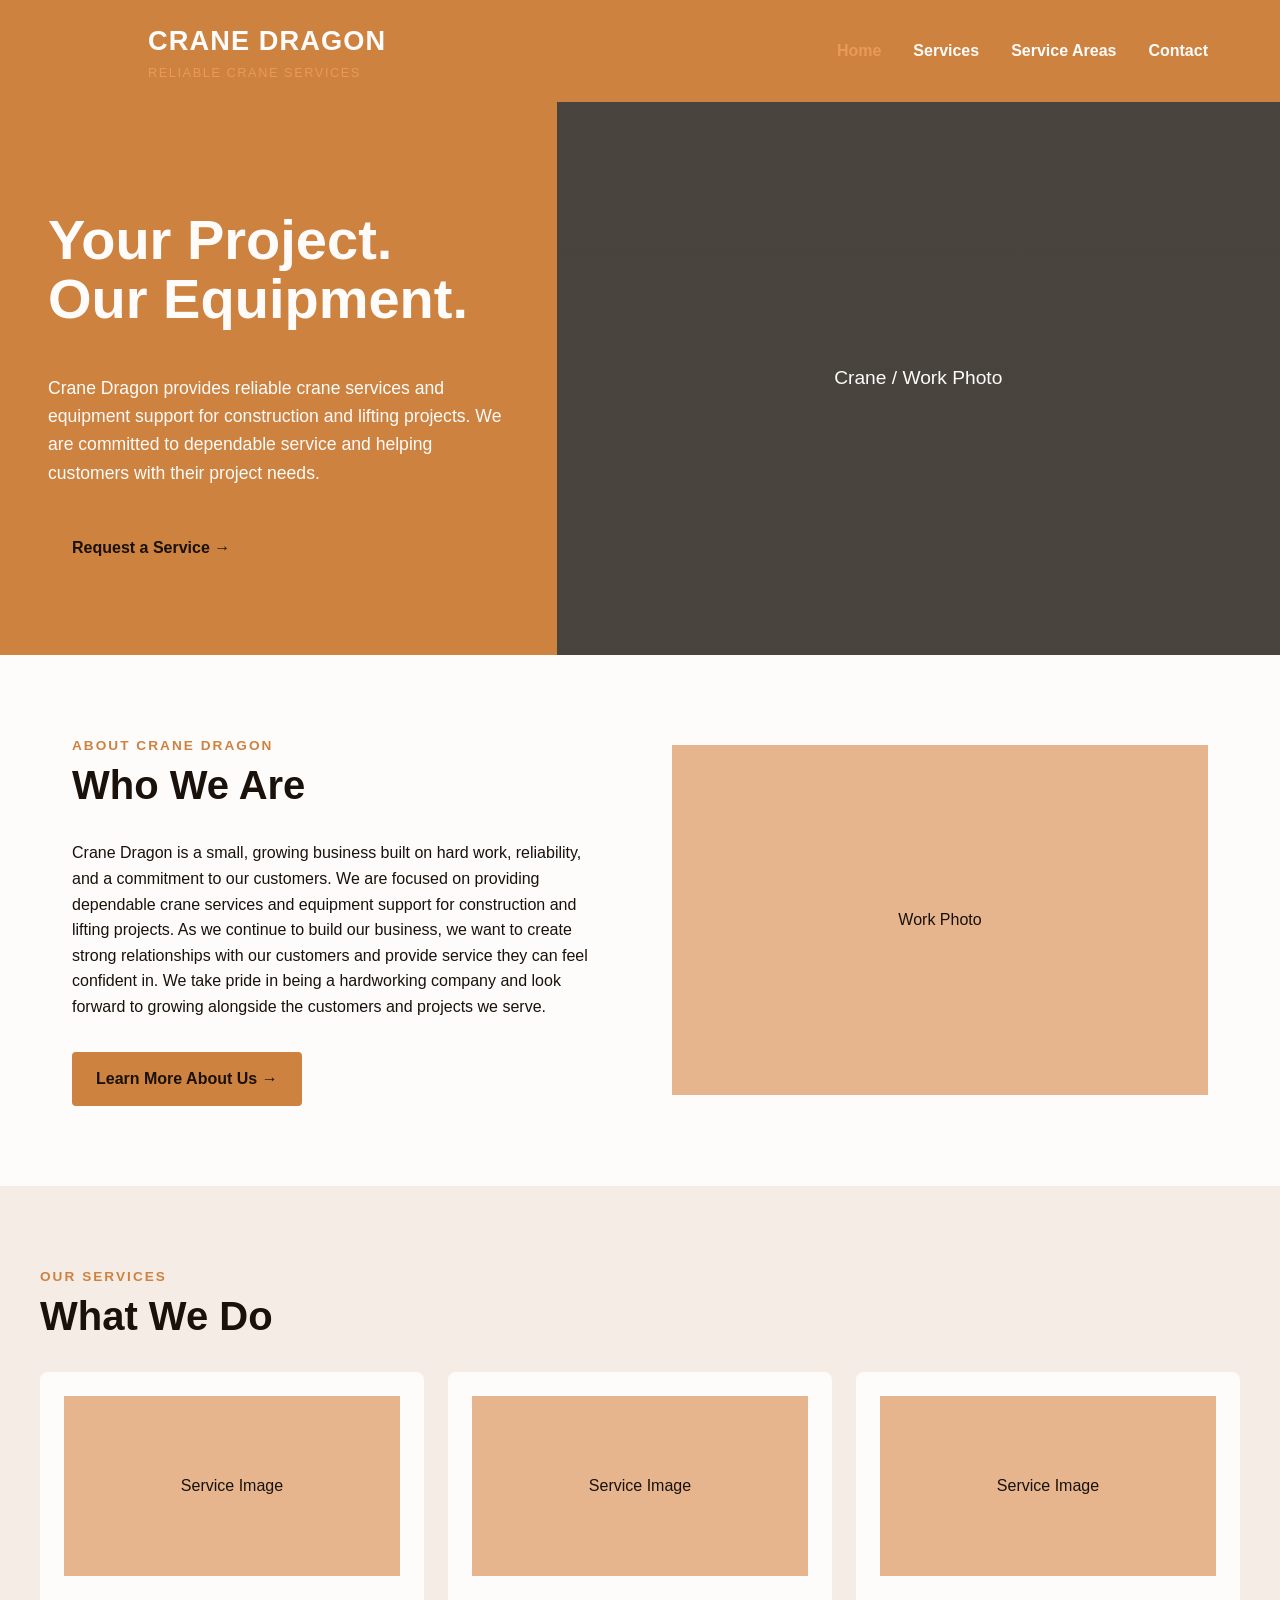
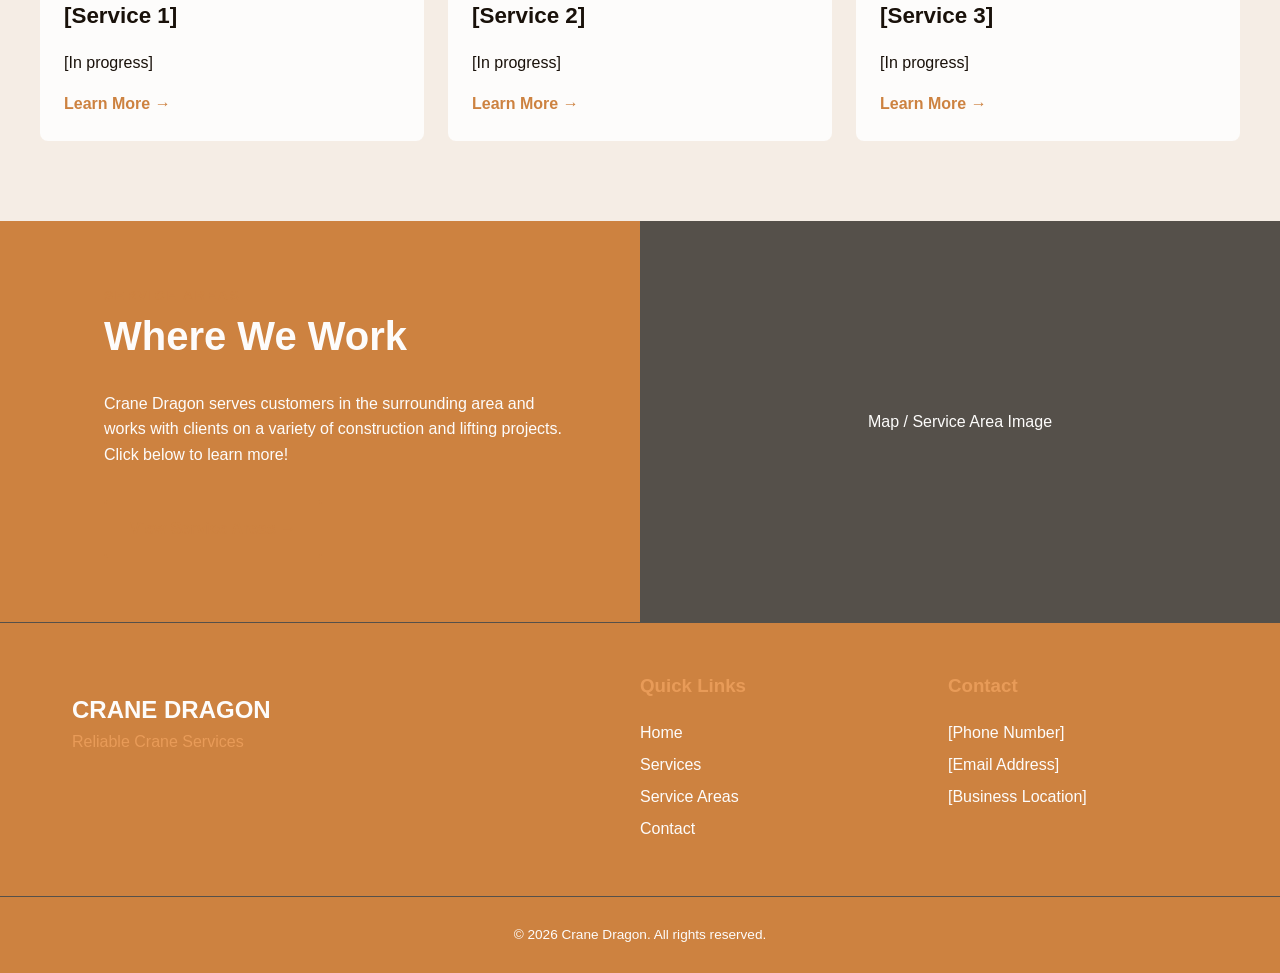
==== index.html @ a90b449e "Update and rename Craneindex.html to index.html" ====
<!DOCTYPE html> 

<html lang="en"> 

<head> 

    <meta charset="UTF-8"> 

    <meta name="viewport" content="width=device-width, initial-scale=1.0"> 

    <title>Crane Dragon | Reliable Crane Services</title> 

    <link rel="stylesheet" href="style.css"> 

</head> 

<body> 

  

    <header> 

        <div class="header-container"> 

  

            <a href="index.html" class="logo"> 

                <div class="logo-placeholder">LOGO</div> 

                <div> 

                    <h1>Crane Dragon</h1> 

                    <p>Reliable Crane Services</p> 

                </div> 

            </a> 

  

            <nav> 

                <ul> 

                    <li><a href="index.html" class="active">Home</a></li> 

                    <li><a href="services.html">Services</a></li> 

                    <li><a href="areas.html">Service Areas</a></li> 

                    <li><a href="contact.html">Contact</a></li> 

                </ul> 

            </nav> 

  

        </div> 

    </header> 


    <main> 


        <!-- Hero Section --> 

        <section class="hero"> 

  

            <div class="hero-content"> 

                <p class="eyebrow">CRANE DRAGON</p> 

  

                <h2>Your Project.<br>Our Equipment.</h2> 

  

                <p class="hero-text"> 

                    Crane Dragon provides reliable crane services and equipment support
                    for construction and lifting projects. We are committed to dependable
                    service and helping customers with their project needs.
                </p> 

  

                <a href="contact.html" class="button"> 

                    Request a Service → 

                </a> 

            </div> 

  

            <div class="hero-image"> 

                <span>Crane / Work Photo</span> 

            </div> 

  

        </section> 

        <!-- About Section --> 

        <section class="about section"> 

  

            <div class="about-content"> 

  

                <p class="eyebrow">ABOUT CRANE DRAGON</p> 

  

                <h2>Who We Are</h2> 

  

                <p> 
                   Crane Dragon is a small, growing business built on hard work, reliability, and a
                   commitment to our customers. We are focused on providing dependable crane
                   services and equipment support for construction and lifting projects. As we
                   continue to build our business, we want to create strong relationships with our
                   customers and provide service they can feel confident in. We take pride in being
                   a hardworking company and look forward to growing alongside the customers
                   and projects we serve.
                </p> 

  

                <a href="contact.html" class="button"> 

                    Learn More About Us → 

                </a> 

  

            </div> 

  

            <div class="image-placeholder"> 

                <span>Work Photo</span> 

            </div> 

  

        </section> 

  

  

        <!-- Services Section --> 

        <section class="services section"> 

  

            <div class="section-heading"> 

                <p class="eyebrow">OUR SERVICES</p> 

                <h2>What We Do</h2> 

            </div> 

  

            <div class="service-cards"> 

  

                <article class="service-card"> 

  

                    <div class="service-image"> 

                        <span>Service Image</span> 

                    </div> 

  

                    <h3>[Service 1]</h3> 

  

                    <p> 

                        [In progress] 

                    </p> 

  

                    <a href="services.html"> 

                        Learn More → 

                    </a> 

  

                </article> 

  

  

                <article class="service-card"> 

  

                    <div class="service-image"> 

                        <span>Service Image</span> 

                    </div> 

  

                    <h3>[Service 2]</h3> 

  

                    <p> 

                        [In progress] 

                    </p> 

  

                    <a href="services.html"> 

                        Learn More → 

                    </a> 

  

                </article> 

  

  

                <article class="service-card"> 

  

                    <div class="service-image"> 

                        <span>Service Image</span> 

                    </div> 

  

                    <h3>[Service 3]</h3> 

  

                    <p> 

                        [In progress] 

                    </p> 

  

                    <a href="services.html"> 

                        Learn More → 

                    </a> 

  

                </article> 

  

            </div> 

  

        </section> 

  

  

        <!-- Service Areas Section --> 

        <section class="service-areas"> 

  

            <div class="areas-content"> 

  

                <p class="eyebrow">SERVICE AREAS</p> 

  

                <h2>Where We Work</h2> 

  

                <p> 
                    Crane Dragon serves customers in the surrounding area and 
                    works with clients on a variety of construction and lifting
                    projects. Click below to learn more!
                </p> 

  

                <a href="areas.html" class="button button-outline"> 

                    View Service Areas → 

                </a> 

  

            </div> 

  

            <div class="areas-image"> 

                <span>Map / Service Area Image</span> 

            </div> 

  

        </section> 

  

    </main> 

  

  

    <footer> 

  

        <div class="footer-container"> 

  

            <div class="footer-brand"> 

                <h2>Crane Dragon</h2> 

                <p>Reliable Crane Services</p> 

            </div> 

  

            <div class="footer-links"> 

                <h3>Quick Links</h3> 

                <a href="index.html">Home</a> 

                <a href="services.html">Services</a> 

                <a href="areas.html">Service Areas</a> 

                <a href="contact.html">Contact</a> 

            </div> 

  

            <div class="footer-contact"> 

                <h3>Contact</h3> 

                <p>[Phone Number]</p> 

                <p>[Email Address]</p> 

                <p>[Business Location]</p> 

            </div> 

  

        </div> 

  

        <div class="copyright"> 

            <p>&copy; 2026 Crane Dragon. All rights reserved.</p> 

        </div> 

  

    </footer> 

  

</body> 

</html>
---- style.css ----
/* ---------- General Styles ---------- */

* {
    box-sizing: border-box;
}

body {
    margin: 0;
    background-color: #FDFCFB;
    color: #19110A;
    font-family: Arial, Helvetica, sans-serif;
    line-height: 1.6;
}

a {
    color: inherit;
}

img {
    max-width: 100%;
}


/* ---------- Header ---------- */

header {
    background-color: #cd8240;
    color: #FDFCFB;
}

.header-container {
    max-width: 1200px;
    margin: 0 auto;
    padding: 1.2em 2em;
    display: flex;
    align-items: center;
    justify-content: space-between;
    gap: 2em;
}

.logo {
    display: flex;
    align-items: center;
    gap: 1em;
    text-decoration: none;
}

.logo-placeholder {
    width: 60px;
    height: 60px;
    border: 2px solid #CD8240;
    display: flex;
    align-items: center;
    justify-content: center;
    color: #CD8240;
    font-size: 0.7em;
}

.logo h1 {
    margin: 0;
    font-size: 1.7em;
    text-transform: uppercase;
    letter-spacing: 0.04em;
}

.logo p {
    margin: 0;
    color: #E89B58;
    font-size: 0.8em;
    letter-spacing: 0.12em;
    text-transform: uppercase;
}

nav ul {
    list-style-type: none;
    margin: 0;
    padding: 0;
    display: flex;
    gap: 2em;
}

nav a {
    color: #FDFCFB;
    text-decoration: none;
    font-weight: bold;
    padding: 0.5em 0;
}

nav a:hover,
nav a.active {
    color: #E89B58;
}


/* ---------- Hero ---------- */

.hero {
    min-height: 520px;
    display: grid;
    grid-template-columns: 1fr 1.3fr;
    background-color: #cd8240;
    color: #FDFCFB;
}

.hero-content {
    padding: 5em 3em;
    display: flex;
    flex-direction: column;
    justify-content: center;
}

.eyebrow {
    margin: 0 0 0.5em;
    color: #CD8240;
    font-weight: bold;
    letter-spacing: 0.15em;
    font-size: 0.85em;
}

.hero h2 {
    margin: 0 0 0.5em;
    font-size: 3.5em;
    line-height: 1.05;
}

.hero-text {
    max-width: 30em;
    font-size: 1.1em;
    color: #FDFCFB;
}

.button {
    display: inline-block;
    width: fit-content;
    margin-top: 1em;
    padding: 0.9em 1.5em;
    background-color: #CD8240;
    color: #19110A;
    text-decoration: none;
    font-weight: bold;
    border-radius: 4px;
}

.button:hover {
    background-color: #E89B58;
}

.hero-image {
    min-height: 520px;
    background-color: #55504A;
    background-image: linear-gradient(
        rgba(25, 17, 10, 0.2),
        rgba(25, 17, 10, 0.2)
    );
    display: flex;
    align-items: center;
    justify-content: center;
    color: #FDFCFB;
    font-size: 1.2em;
}


/* ---------- Sections ---------- */

.section {
    max-width: 1200px;
    margin: 0 auto;
    padding: 5em 2em;
}


/* ---------- About ---------- */

.about {
    display: grid;
    grid-template-columns: 1fr 1fr;
    gap: 4em;
    align-items: center;
}

.about h2,
.services h2,
.service-areas h2 {
    margin-top: 0;
    font-size: 2.5em;
    line-height: 1.1;
}

.about-content p:not(.eyebrow) {
    max-width: 35em;
}

.image-placeholder {
    min-height: 350px;
    background-color: #E6B58E;
    display: flex;
    align-items: center;
    justify-content: center;
    color: #19110A;
}


/* ---------- Services ---------- */

.services {
    max-width: none;
    background-color: #F5EDE5;
    padding-left: max(2em, calc((100% - 1200px) / 2));
    padding-right: max(2em, calc((100% - 1200px) / 2));
}

.section-heading {
    margin-bottom: 2em;
}

.service-cards {
    display: grid;
    grid-template-columns: repeat(3, 1fr);
    gap: 1.5em;
}

.service-card {
    background-color: #FDFCFB;
    padding: 1.5em;
    border-radius: 8px;
}

.service-image {
    height: 180px;
    background-color: #E6B58E;
    display: flex;
    align-items: center;
    justify-content: center;
    margin-bottom: 1em;
}

.service-card h3 {
    margin-bottom: 0.5em;
    font-size: 1.4em;
}

.service-card a {
    color: #CD8240;
    font-weight: bold;
    text-decoration: none;
}

.service-card a:hover {
    color: #19110A;
}


/* ---------- Service Areas ---------- */

.service-areas {
    display: grid;
    grid-template-columns: 1fr 1fr;
    min-height: 350px;
    background-color: #cd8240;
    color: #FDFCFB;
}

.areas-content {
    max-width: 600px;
    padding: 4em;
    margin-left: auto;
}

.areas-image {
    background-color: #55504A;
    display: flex;
    align-items: center;
    justify-content: center;
    color: #FDFCFB;
}

.button-outline {
    background-color: transparent;
    border: 2px solid #CD8240;
    color: #CD8240;
}

.button-outline:hover {
    background-color: #CD8240;
    color: #19110A;
}

/* ---------- Footer ---------- */

footer {
    background-color: #cd8240;
    color: #FDFCFB;
    border-top: 1px solid #55504A;
}

.footer-container {
    max-width: 1200px;
    margin: 0 auto;
    padding: 3em 2em;
    display: grid;
    grid-template-columns: 2fr 1fr 1fr;
    gap: 3em;
}

.footer-brand h2 {
    margin-bottom: 0;
    text-transform: uppercase;
}

.footer-brand p {
    color: #E89B58;
    margin-top: 0;
}

.footer-container h3 {
    color: #E89B58;
    margin-top: 0;
}

.footer-links,
.footer-contact {
    display: flex;
    flex-direction: column;
}

.footer-links a {
    text-decoration: none;
    margin-bottom: 0.4em;
}

.footer-links a:hover {
    color: #E89B58;
}

.footer-contact p {
    margin: 0 0 0.4em;
}

.copyright {
    text-align: center;
    border-top: 1px solid #55504A;
    padding: 1em;
    font-size: 0.85em;
}


/* ---------- Smaller Screens ---------- */

@media (max-width: 800px) {

    .header-container {
        flex-direction: column;
    }

    nav ul {
        gap: 1em;
        flex-wrap: wrap;
        justify-content: center;
    }

    .hero {
        grid-template-columns: 1fr;
    }

    .hero-image {
        min-height: 350px;
    }

    .hero h2 {
        font-size: 2.8em;
    }

    .about {
        grid-template-columns: 1fr;
    }

    .service-cards {
        grid-template-columns: 1fr;
    }

    .service-areas {
        grid-template-columns: 1fr;
    }

    .areas-content {
        margin: 0;
    }

    .areas-image {
        min-height: 300px;
    }

    .footer-container {
        grid-template-columns: 1fr;
    }
}


@media (max-width: 500px) {

    .hero-content {
        padding: 3em 1.5em;
    }

    .hero h2 {
        font-size: 2.3em;
    }

    .section {
        padding: 3em 1.5em;
    }

    .areas-content {
        padding: 3em 1.5em;
    }

    .logo h1 {
        font-size: 1.4em;
    }
}
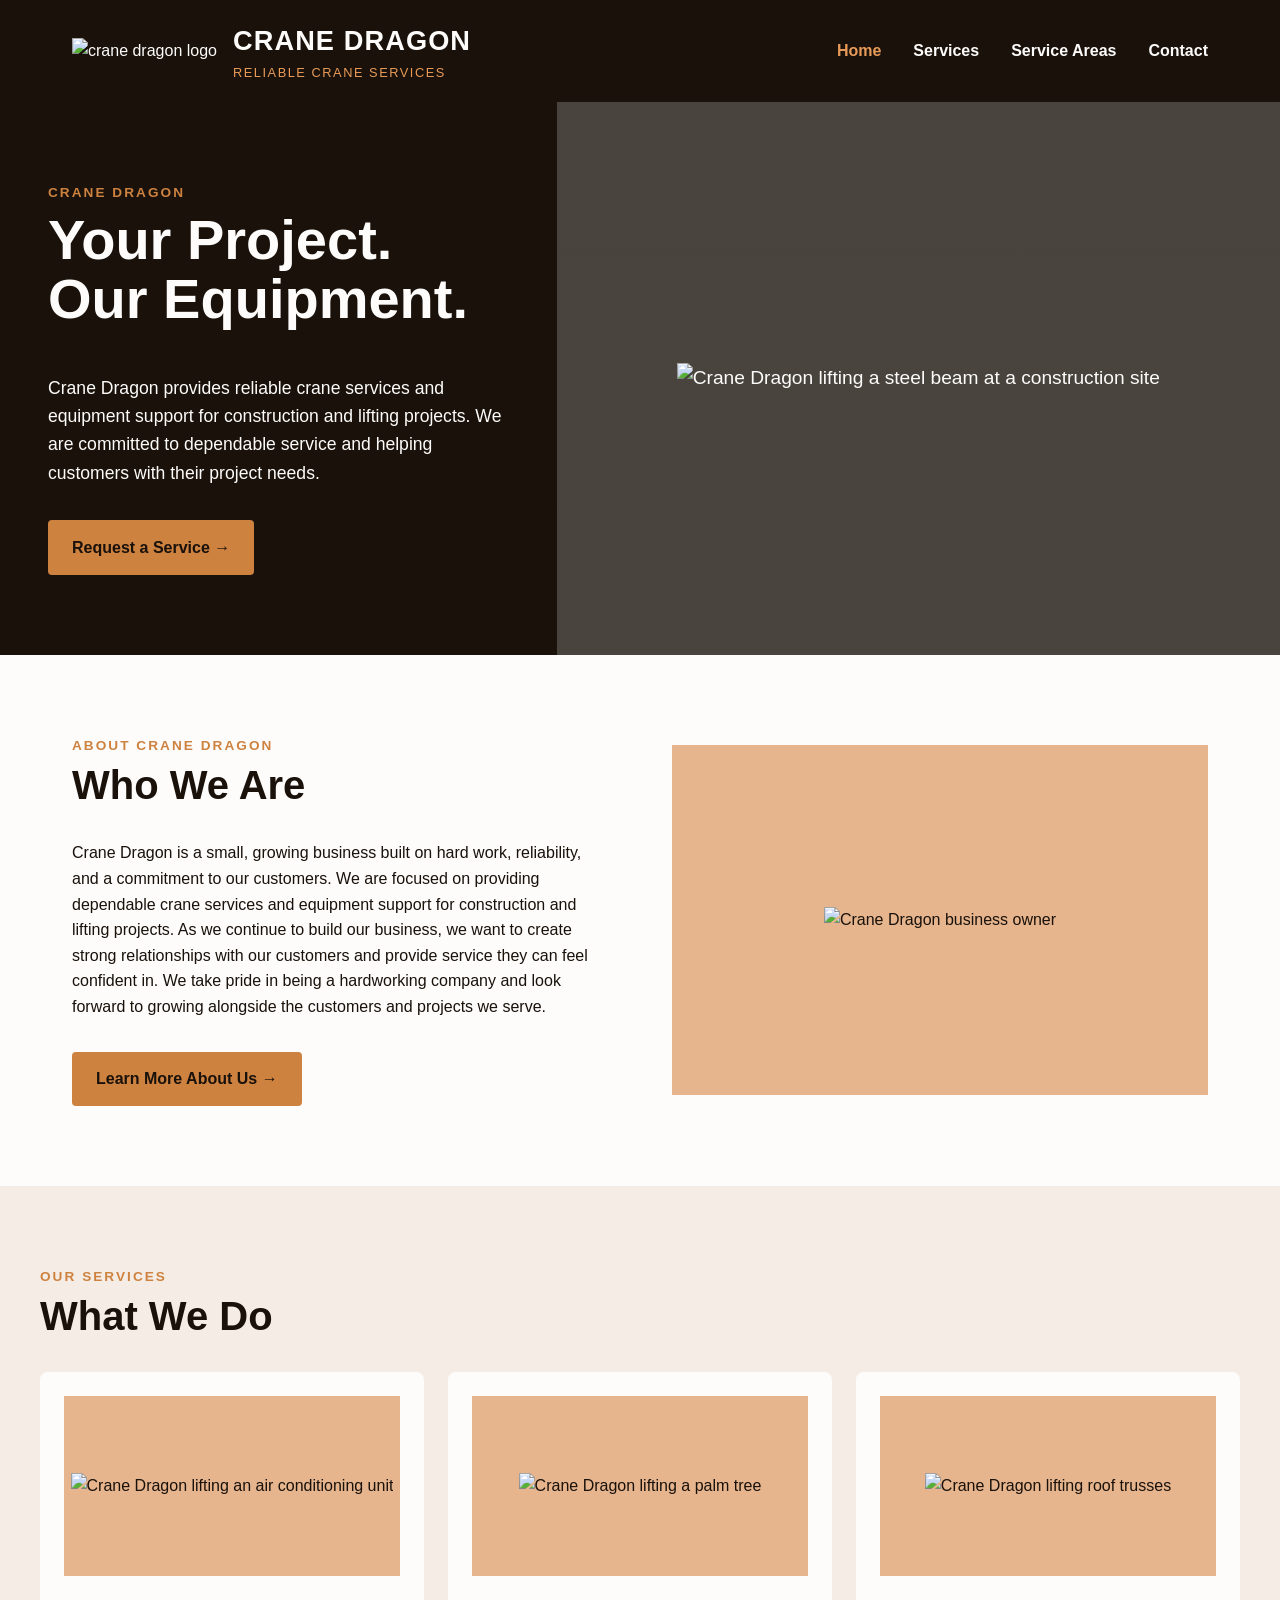
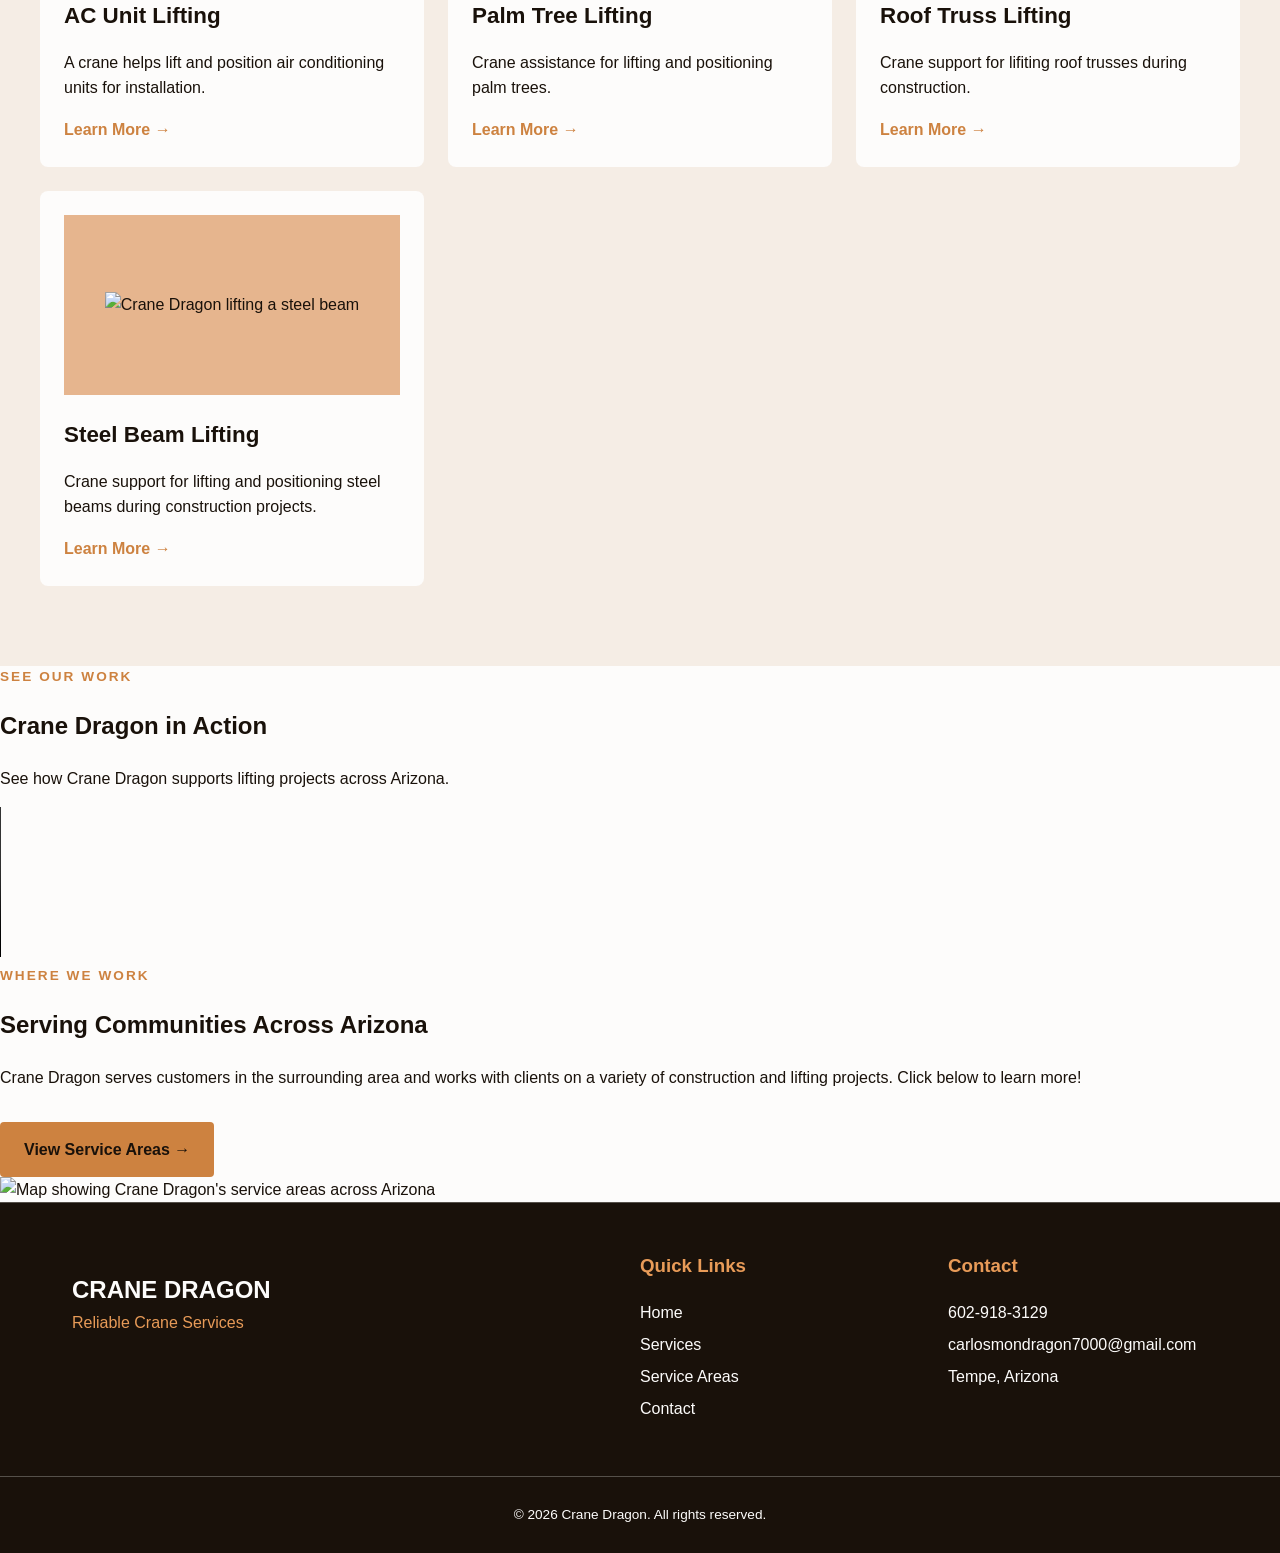
==== commit 1f3326ba: "Update images and service descriptions in index.html" ====
--- a/index.html
+++ b/index.html
@@ -26,7 +26,9 @@
 
             <a href="index.html" class="logo"> 
 
-                <div class="logo-placeholder">LOGO</div> 
+                <img src="images/crane-dragon-logo.jpg"
+                    alt="crane dragon logo"
+                    class="site-logo"> 
 
                 <div> 
 
@@ -101,11 +103,12 @@
 
   
 
-            <div class="hero-image"> 
-
-                <span>Crane / Work Photo</span> 
-
-            </div> 
+            
+            <div class="hero-image">
+                <img src="images/crane-steel-beam.jpg"
+                        alt="Crane Dragon lifting a steel beam at a construction site">
+            </div>
+ 
 
   
 
@@ -153,10 +156,9 @@
 
   
 
-            <div class="image-placeholder"> 
-
-                <span>Work Photo</span> 
-
+            <div class="image-placeholder">
+                <img src="images/crane-dragon-owner.jpg"
+                    alt="Crane Dragon business owner">
             </div> 
 
   
@@ -191,21 +193,21 @@
 
   
 
-                    <div class="service-image"> 
-
-                        <span>Service Image</span> 
-
+                    <div class="service-image">
+                        <img src="images/ac-unit-lifting.jpg"
+                            alt="Crane Dragon lifting an air conditioning unit">
                     </div> 
 
   
 
-                    <h3>[Service 1]</h3> 
+                    <h3>AC Unit Lifting</h3>
 
   
 
                     <p> 
 
-                        [In progress] 
+                        A crane helps lift and position air 
+                        conditioning units for installation. 
 
                     </p> 
 
@@ -229,21 +231,20 @@
 
   
 
-                    <div class="service-image"> 
-
-                        <span>Service Image</span> 
-
-                    </div> 
-
-  
-
-                    <h3>[Service 2]</h3> 
+                    <div class="service-image">
+                        <img src="images/palm-tree-lifting.jpg"
+                            alt="Crane Dragon lifting a palm tree">
+                        </div> 
+
+  
+
+                    <h3>Palm Tree Lifting</h3> 
 
   
 
                     <p> 
 
-                        [In progress] 
+                        Crane assistance for lifting and positioning palm trees.
 
                     </p> 
 
@@ -267,23 +268,23 @@
 
   
 
-                    <div class="service-image"> 
-
-                        <span>Service Image</span> 
-
-                    </div> 
-
-  
-
-                    <h3>[Service 3]</h3> 
+                    <div class="service-image">
+                        <img src="images/roof-truss-lifting.jpg"
+                            alt="Crane Dragon lifting roof trusses">
+                    </div>
+
+  
+
+                    <h3>Roof Truss Lifting</h3> 
 
   
 
                     <p> 
 
-                        [In progress] 
-
-                    </p> 
+                        Crane support for lifiting roof trusses during construction. 
+
+                    </p>
+
 
   
 
@@ -297,67 +298,77 @@
 
                 </article> 
 
-  
-
-            </div> 
-
-  
-
-        </section> 
-
-  
-
-  
+
+                <!-- Fourth Service: Steel Beam Lifting -->
+                <article class="service-card">
+
+                    <div class="service-image">
+                        <img src="images/steel-beam-lifting.jpg"
+                            alt="Crane Dragon lifting a steel beam">
+                    </div>
+
+                    <h3>Steel Beam Lifting</h3>
+
+                    <p>
+                        Crane support for lifting and positioning steel beams
+                        during construction projects.
+                    </p>
+
+                    <a href="services.html">
+                        Learn More →
+                    </a>
+
+                </article>
+
+            </div>
+
+        </section>
+  
+
+        <!-- Video Section -->
+
+        <section class="home-video">
+
+            <p class="eyebrow">SEE OUR WORK</p>
+
+            <h2>Crane Dragon in Action</h2>
+
+            <p>
+                See how Crane Dragon supports lifting projects
+                across Arizona.
+            </p>
+
+            <div class="video-container">
+                <video controls preload="metadata">
+                    <source src="videos/crane-video.mp4" type="video/mp4">
+                    Your browser does not support HTML video.
+                </video>
+            </div>
+
+        </section>
+
+
+
 
         <!-- Service Areas Section --> 
-
-        <section class="service-areas"> 
-
-  
-
-            <div class="areas-content"> 
-
-  
-
-                <p class="eyebrow">SERVICE AREAS</p> 
-
-  
-
-                <h2>Where We Work</h2> 
-
-  
-
-                <p> 
-                    Crane Dragon serves customers in the surrounding area and 
-                    works with clients on a variety of construction and lifting
-                    projects. Click below to learn more!
-                </p> 
-
-  
-
-                <a href="areas.html" class="button button-outline"> 
-
-                    View Service Areas → 
-
-                </a> 
-
-  
-
-            </div> 
-
-  
-
-            <div class="areas-image"> 
-
-                <span>Map / Service Area Image</span> 
-
-            </div> 
-
-  
-
-        </section> 
-
-  
+        
+    <section class="home-service-areas">
+        <div class="home-service-areas-text">
+            <p class="eyebrow">WHERE WE WORK</p>
+            <h2>Serving Communities Across Arizona</h2>
+            <p>
+                Crane Dragon serves customers in the surrounding area and works with clients on a variety of construction and lifting projects. Click below to learn more!
+            </p>
+            <a href="areas.html" class="button">View Service Areas →</a>
+        </div>
+
+    <div class="home-service-areas-map">
+        <img
+            src="images/crane-dragon-arizona-map.png"
+            alt="Map showing Crane Dragon's service areas across Arizona">
+    </div>
+    </section>
+ 
 
     </main> 
 
@@ -403,11 +414,11 @@
 
                 <h3>Contact</h3> 
 
-                <p>[Phone Number]</p> 
-
-                <p>[Email Address]</p> 
-
-                <p>[Business Location]</p> 
+                <p>602-918-3129</p> 
+
+                <p>carlosmondragon7000@gmail.com</p> 
+
+                <p>Tempe, Arizona</p> 
 
             </div> 
 
--- a/style.css
+++ b/style.css
@@ -24,7 +24,7 @@
 /* ---------- Header ---------- */
 
 header {
-    background-color: #cd8240;
+    background-color: #19110A;
     color: #FDFCFB;
 }
 
@@ -98,7 +98,7 @@
     min-height: 520px;
     display: grid;
     grid-template-columns: 1fr 1.3fr;
-    background-color: #cd8240;
+    background-color: #19110A;
     color: #FDFCFB;
 }
 
@@ -256,7 +256,7 @@
     display: grid;
     grid-template-columns: 1fr 1fr;
     min-height: 350px;
-    background-color: #cd8240;
+    background-color: #19110A;
     color: #FDFCFB;
 }
 
@@ -285,10 +285,11 @@
     color: #19110A;
 }
 
+
 /* ---------- Footer ---------- */
 
 footer {
-    background-color: #cd8240;
+    background-color: #19110A;
     color: #FDFCFB;
     border-top: 1px solid #55504A;
 }
@@ -417,4 +418,132 @@
     .logo h1 {
         font-size: 1.4em;
     }
-}+}
+/* ---------- Services Page ---------- */
+
+.services-intro {
+    max-width: 1200px;
+    margin: 0 auto;
+    padding: 3em 2em 2em;
+    text-align: center;
+}
+
+.services-intro h2 {
+    margin: 0;
+    font-size: 3em;
+}
+
+
+/* ---------- Service List ---------- */
+
+.service-list {
+    max-width: 1100px;
+    margin: 0 auto;
+    padding: 1em 2em 3em;
+}
+
+.service-item {
+    display: grid;
+    grid-template-columns: 1fr 1fr;
+    gap: 3em;
+    align-items: center;
+    margin-bottom: 3em;
+}
+
+.service-photo {
+    min-height: 280px;
+    background-color: #E6B58E;
+    display: flex;
+    align-items: center;
+    justify-content: center;
+    color: #19110A;
+}
+
+.service-description {
+    max-width: 500px;
+}
+
+.service-description h2 {
+    margin-top: 0;
+    font-size: 2.2em;
+}
+
+.service-description p {
+    line-height: 1.6;
+}
+
+
+/* ---------- Services Contact ---------- */
+
+.services-cta {
+    background-color: #F5EDE5;
+    text-align: center;
+    padding: 4em 2em;
+}
+
+.services-cta h2 {
+    margin-top: 0;
+    font-size: 2.5em;
+}
+
+.services-cta p {
+    max-width: 600px;
+    margin: 0 auto 1.5em;
+}
+/* ---------- Service Areas Page ---------- */
+
+.areas-hero {
+    max-width: 900px;
+    margin: 0 auto;
+    padding: 5em 2em 3em;
+    text-align: center;
+}
+
+.areas-hero h2 {
+    margin: 0 0 0.5em;
+    font-size: 3em;
+}
+
+.areas-hero p:last-child {
+    max-width: 700px;
+    margin: 0 auto;
+    line-height: 1.7;
+}
+
+.areas-content {
+    max-width: 1100px;
+    margin: 0 auto;
+    padding: 3em 2em 5em;
+    display: grid;
+    grid-template-columns: 1fr 1fr;
+    gap: 4em;
+    align-items: center;
+}
+
+.areas-text h2 {
+    font-size: 2.2em;
+    margin-top: 0;
+}
+
+.areas-text p {
+    line-height: 1.7;
+}
+
+.areas-map {
+    min-height: 350px;
+    background-color: #E6B58E;
+    display: flex;
+    align-items: center;
+    justify-content: center;
+    color: #19110A;
+}
+
+@media (max-width: 800px) {
+    .areas-content {
+        grid-template-columns: 1fr;
+    }
+
+    .areas-map {
+        min-height: 250px;
+    }
+}
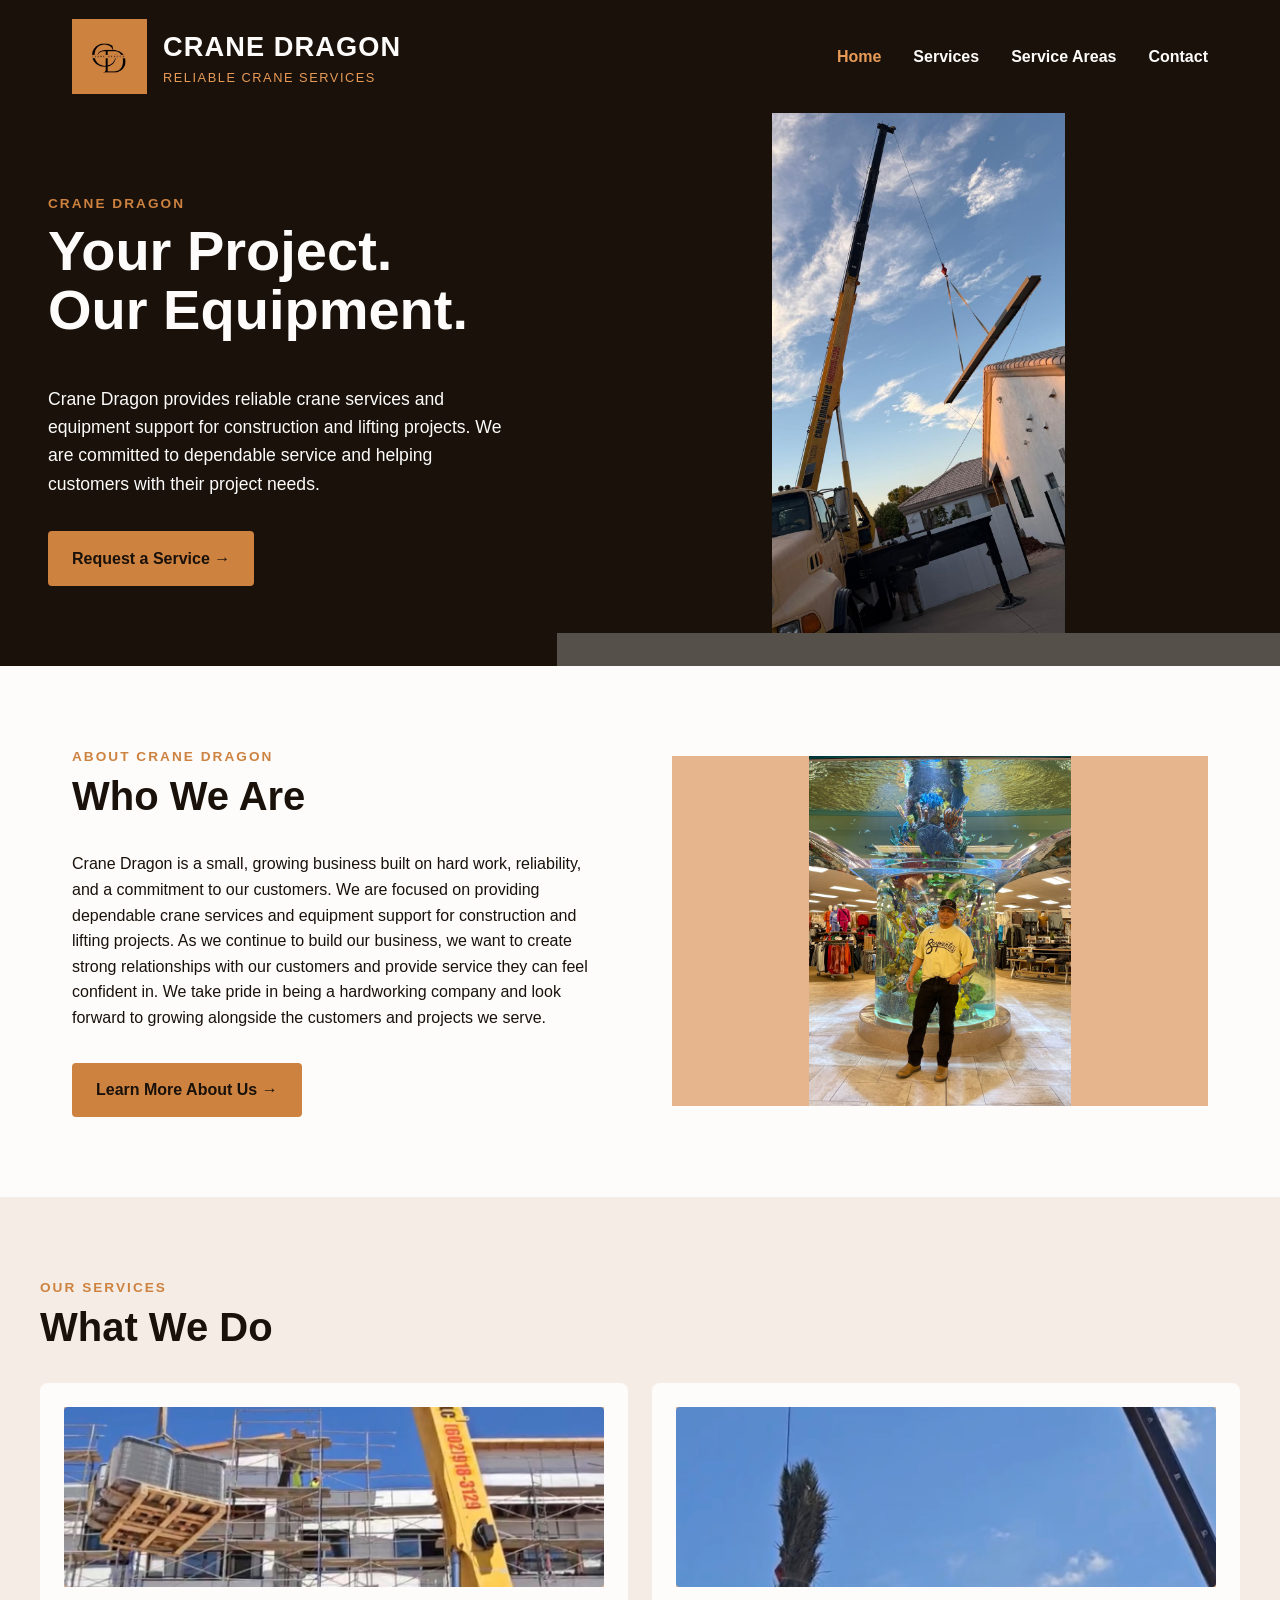
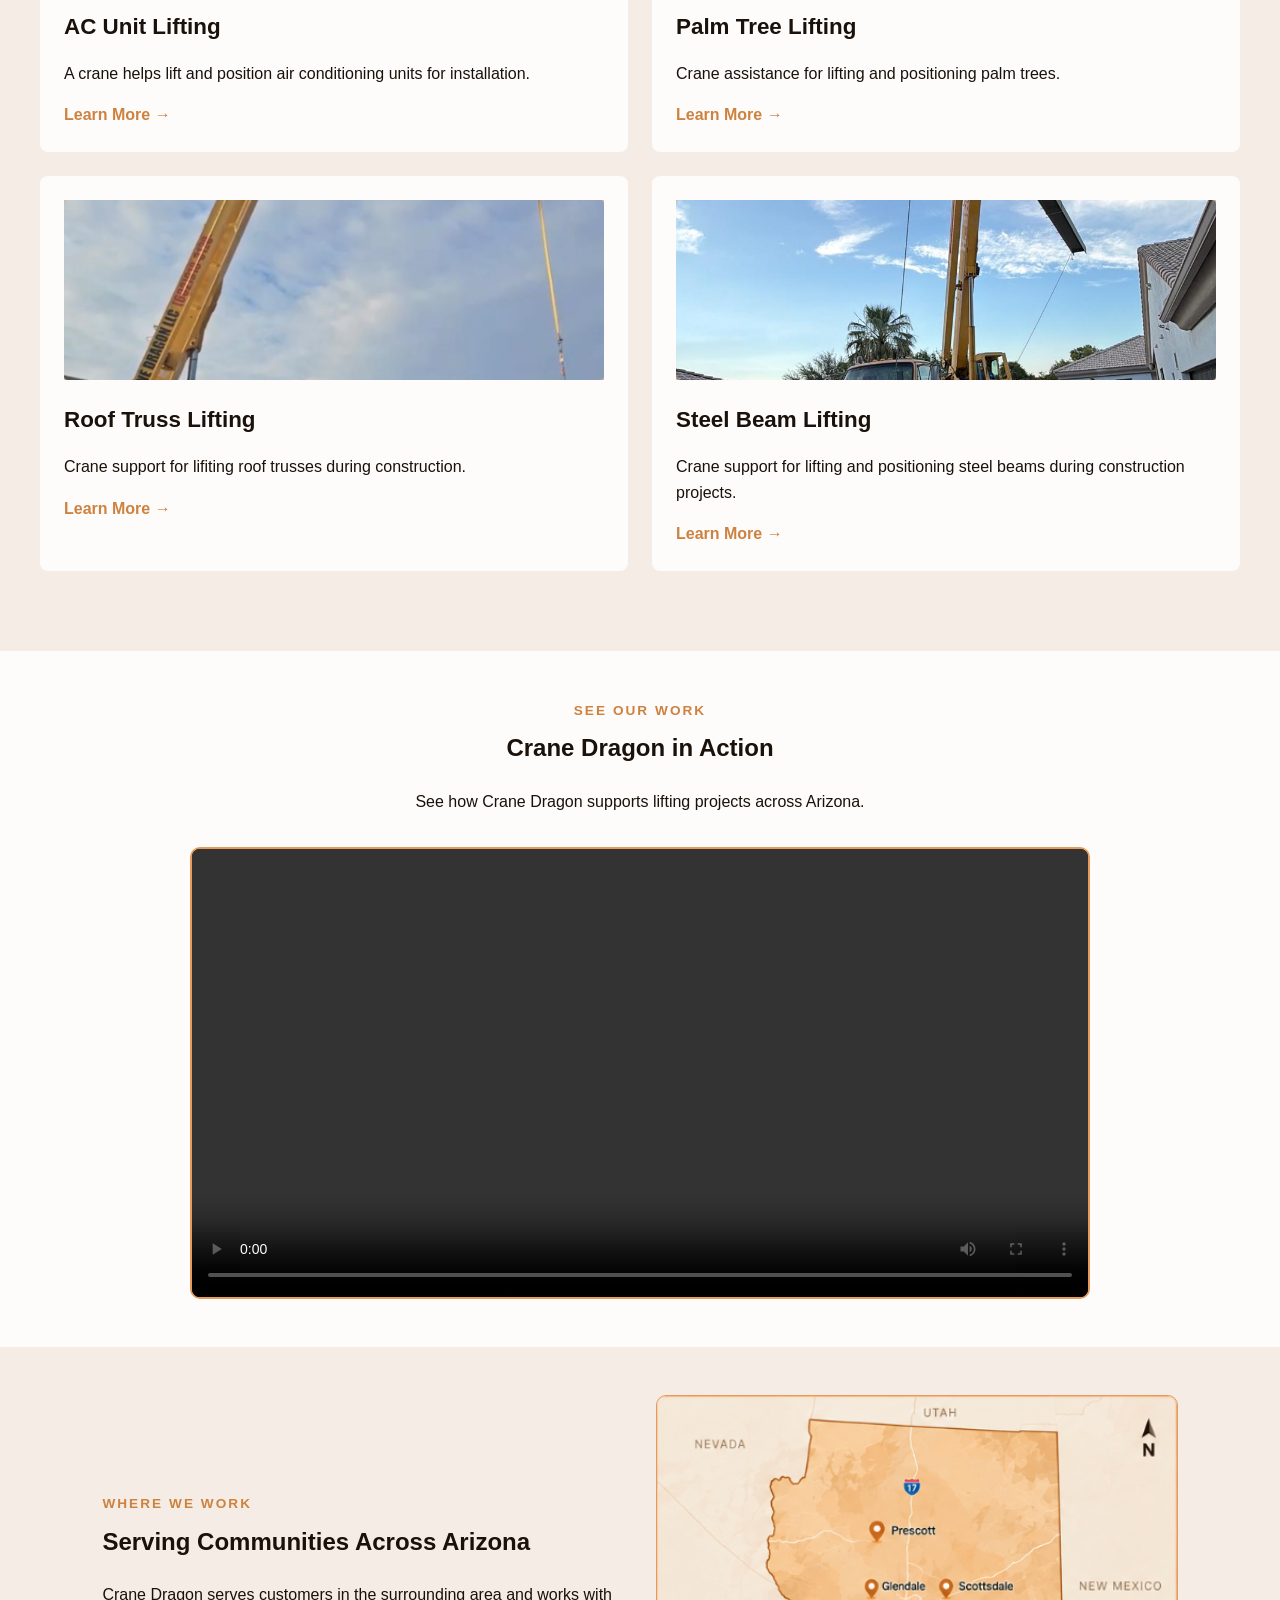
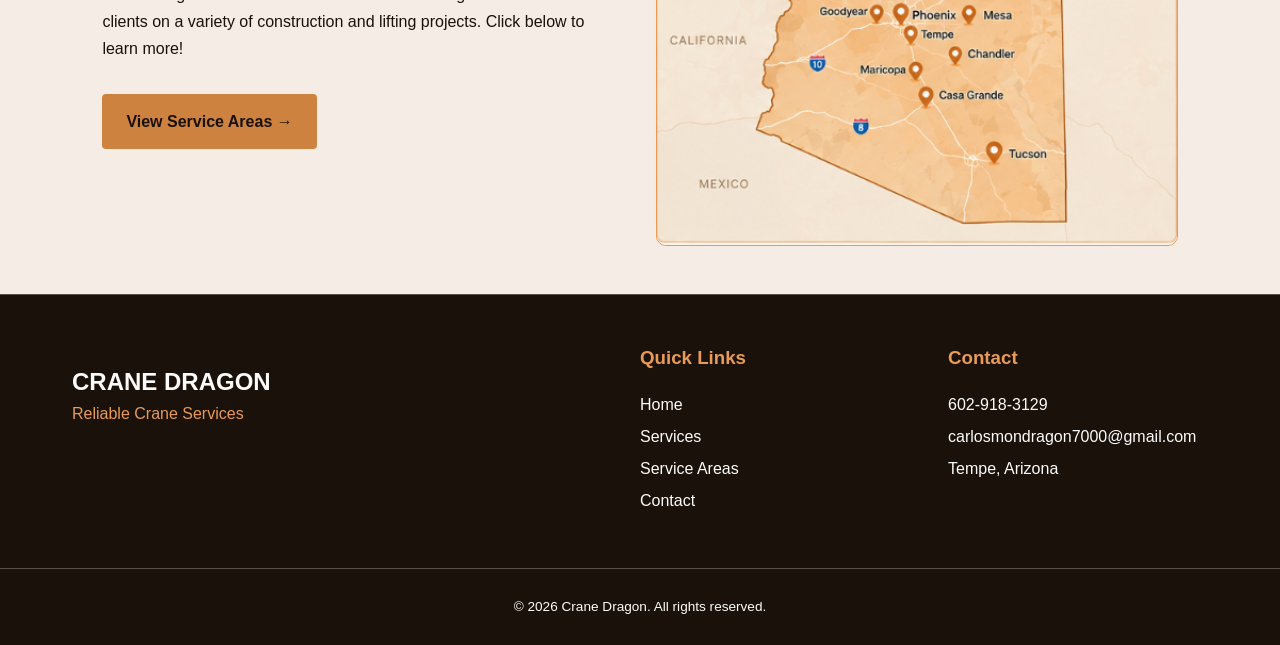
==== commit a107f1dc: "Update image and video source paths in index.html" ====
--- a/index.html
+++ b/index.html
@@ -26,7 +26,7 @@
 
             <a href="index.html" class="logo"> 
 
-                <img src="images/crane-dragon-logo.jpg"
+                <img src="crane-dragon-logo.jpg"
                     alt="crane dragon logo"
                     class="site-logo"> 
 
@@ -105,7 +105,7 @@
 
             
             <div class="hero-image">
-                <img src="images/crane-steel-beam.jpg"
+                <img src="crane-steel-beam.jpg"
                         alt="Crane Dragon lifting a steel beam at a construction site">
             </div>
  
@@ -157,7 +157,7 @@
   
 
             <div class="image-placeholder">
-                <img src="images/crane-dragon-owner.jpg"
+                <img src="crane-dragon-owner.jpg"
                     alt="Crane Dragon business owner">
             </div> 
 
@@ -194,7 +194,7 @@
   
 
                     <div class="service-image">
-                        <img src="images/ac-unit-lifting.jpg"
+                        <img src="ac-unit-lifting.jpg"
                             alt="Crane Dragon lifting an air conditioning unit">
                     </div> 
 
@@ -232,7 +232,7 @@
   
 
                     <div class="service-image">
-                        <img src="images/palm-tree-lifting.jpg"
+                        <img src="palm-tree-lifting.jpg"
                             alt="Crane Dragon lifting a palm tree">
                         </div> 
 
@@ -269,7 +269,7 @@
   
 
                     <div class="service-image">
-                        <img src="images/roof-truss-lifting.jpg"
+                        <img src="roof-truss-lifting.jpg"
                             alt="Crane Dragon lifting roof trusses">
                     </div>
 
@@ -303,7 +303,7 @@
                 <article class="service-card">
 
                     <div class="service-image">
-                        <img src="images/steel-beam-lifting.jpg"
+                        <img src="steel-beam-lifting.jpg"
                             alt="Crane Dragon lifting a steel beam">
                     </div>
 
@@ -340,7 +340,7 @@
 
             <div class="video-container">
                 <video controls preload="metadata">
-                    <source src="videos/crane-video.mp4" type="video/mp4">
+                    <source src="crane-video.mp4" type="mp4">
                     Your browser does not support HTML video.
                 </video>
             </div>
@@ -364,7 +364,7 @@
 
     <div class="home-service-areas-map">
         <img
-            src="images/crane-dragon-arizona-map.png"
+            src="crane-dragon-arizona-map.png"
             alt="Map showing Crane Dragon's service areas across Arizona">
     </div>
     </section>
--- a/style.css
+++ b/style.css
@@ -145,20 +145,21 @@
     background-color: #E89B58;
 }
 
+
 .hero-image {
     min-height: 520px;
     background-color: #55504A;
-    background-image: linear-gradient(
-        rgba(25, 17, 10, 0.2),
-        rgba(25, 17, 10, 0.2)
-    );
-    display: flex;
-    align-items: center;
-    justify-content: center;
-    color: #FDFCFB;
-    font-size: 1.2em;
-}
-
+    overflow: hidden;
+}
+
+.hero-image img {
+    display: block;
+    width: 100%;
+    height: 520px;
+    object-fit:contain;
+    object-position: center;
+    background-color: #19110A
+}
 
 /* ---------- Sections ---------- */
 
@@ -198,6 +199,12 @@
     justify-content: center;
     color: #19110A;
 }
+.image-placeholder img {
+    display: block;
+    width: 100%;
+    height: 350px;
+    object-fit: contain;
+}
 
 
 /* ---------- Services ---------- */
@@ -215,7 +222,7 @@
 
 .service-cards {
     display: grid;
-    grid-template-columns: repeat(3, 1fr);
+    grid-template-columns: repeat(2, 1fr);
     gap: 1.5em;
 }
 
@@ -232,6 +239,13 @@
     align-items: center;
     justify-content: center;
     margin-bottom: 1em;
+}
+.service-image img {
+    display: block;
+    width: 100%;
+    height: 180px;
+    object-fit: cover;
+    border-radius: 4px;
 }
 
 .service-card h3 {
@@ -366,6 +380,10 @@
     .hero-image {
         min-height: 350px;
     }
+    .hero-image img {
+        height: 350px;
+        object-fit: contain;
+    }
 
     .hero h2 {
         font-size: 2.8em;
@@ -458,6 +476,14 @@
     justify-content: center;
     color: #19110A;
 }
+.service-photo img {
+    display: block;
+    width: 100%;
+    height: 100%;
+    min-height: 300px;
+    object-fit: cover;
+    border-radius: 4px;
+}
 
 .service-description {
     max-width: 500px;
@@ -547,3 +573,348 @@
         min-height: 250px;
     }
 }
+
+/* ---------- Contact Page ---------- */
+
+.contact-hero {
+    max-width: 850px;
+    margin: 0 auto;
+    padding: 4em 2em 2em;
+    text-align: center;
+}
+
+.contact-hero h2 {
+    margin: 0 0 0.5em;
+    font-size: 3em;
+}
+
+.contact-hero > p:last-child {
+    max-width: 650px;
+    margin: 0 auto;
+    line-height: 1.7;
+}
+
+.contact-container {
+    max-width: 1150px;
+    margin: 0 auto;
+    padding: 2em 2em 5em;
+    display: grid;
+    grid-template-columns: 0.85fr 1.15fr;
+    gap: 3em;
+    align-items: start;
+}
+
+.contact-info {
+    display: flex;
+    flex-direction: column;
+    gap: 1.5em;
+}
+
+.contact-card {
+    background-color: #F5EDE5;
+    padding: 2em;
+    border-radius: 6px;
+}
+
+.contact-icon {
+    color: #CD8240;
+    font-size: 2em;
+    margin-bottom: 0.5em;
+}
+
+.contact-card h3,
+.contact-note h3 {
+    margin: 0 0 0.5em;
+    font-size: 1.4em;
+}
+
+.contact-card p,
+.contact-note p {
+    line-height: 1.7;
+}
+
+.contact-detail {
+    font-weight: bold;
+    overflow-wrap: anywhere;
+}
+
+.contact-note {
+    padding: 0.5em 0.5em 0;
+}
+
+.contact-form-section {
+    background-color: #FDFCFB;
+    padding: 2em;
+    border: 1px solid #E6B58E;
+    border-radius: 6px;
+}
+
+.contact-form-section h2 {
+    margin-top: 0;
+    font-size: 2em;
+}
+
+.contact-form-section > p {
+    line-height: 1.6;
+    margin-bottom: 1.5em;
+}
+
+.contact-form {
+    display: flex;
+    flex-direction: column;
+    gap: 0.6em;
+}
+
+.contact-form label {
+    font-weight: bold;
+    margin-top: 0.6em;
+}
+
+.contact-form input,
+.contact-form textarea {
+    width: 100%;
+    padding: 0.9em;
+    border: 1px solid #D8C9BC;
+    border-radius: 4px;
+    background-color: #FFFFFF;
+    color: #19110A;
+    font: inherit;
+}
+
+.contact-form textarea {
+    resize: vertical;
+}
+
+.contact-form .button {
+    margin-top: 1em;
+    border: none;
+    cursor: pointer;
+    font: inherit;
+}
+
+@media (max-width: 800px) {
+    .contact-container {
+        grid-template-columns: 1fr;
+    }
+
+    .contact-hero h2 {
+        font-size: 2.3em;
+    }
+}
+
+@media (max-width: 500px) {
+    .contact-container {
+        padding: 1em 1em 3em;
+    }
+
+    .contact-form-section {
+        padding: 1.2em;
+    }
+
+    .contact-hero {
+        padding: 3em 1.2em 2em;
+    }
+}
+/* Service Areas Map Graphic */
+.areas-map {
+    display: flex;
+    align-items: center;
+    justify-content: center;
+    min-height: 420px;
+    padding: 1.5em;
+    background-color: #F5EDE5;
+    border-radius: 10px;
+}
+
+.map-card {
+    width: 100%;
+    max-width: 420px;
+    padding: 2em;
+    text-align: center;
+    background-color: #FDFCFB;
+    border: 1px solid #E6B58E;
+    border-radius: 10px;
+    box-shadow: 0 4px 12px rgba(25, 17, 10, 0.08);
+}
+
+.map-card h3 {
+    margin-top: 0.3em;
+    color: #19110A;
+}
+
+.map-illustration {
+    position: relative;
+    height: 170px;
+    margin: 1.5em 0;
+    overflow: hidden;
+    background-color: #F5EDE5;
+    border-radius: 8px;
+}
+
+.map-road {
+    position: absolute;
+    width: 150%;
+    height: 28px;
+    background-color: #E6B58E;
+    border: 3px solid #FDFCFB;
+    border-left: none;
+    border-right: none;
+}
+
+.map-road-one {
+    top: 45px;
+    left: -20%;
+    transform: rotate(25deg);
+}
+
+.map-road-two {
+    top: 100px;
+    left: -15%;
+    transform: rotate(-25deg);
+}
+
+.map-location {
+    position: absolute;
+    top: 50%;
+    left: 50%;
+    display: flex;
+    align-items: center;
+    justify-content: center;
+    width: 52px;
+    height: 52px;
+    color: #FDFCFB;
+    font-weight: bold;
+    background-color: #CD8240;
+    border: 4px solid #FDFCFB;
+    border-radius: 50%;
+    box-shadow: 0 2px 8px rgba(25, 17, 10, 0.2);
+    transform: translate(-50%, -50%);
+}
+
+.map-caption {
+    margin-bottom: 1.5em;
+    color: #55504A;
+    font-size: 0.95em;
+}
+/* Arizona Service Area Map */
+.areas-map {
+    width: 100%;
+    min-width: 0;
+    padding: 0;
+    background-color: #F5EDE5;
+    border: 1px solid #E6B58E;
+    border-radius: 10px;
+    overflow: hidden;
+}
+
+.areas-map iframe {
+    display: block;
+    width: 100%;
+    height: 450px;
+    border: 0;
+}
+
+.areas-map .map-caption {
+    padding: 0.75em 1em;
+    margin: 0;
+    color: #55504A;
+    font-size: 0.9em;
+}
+
+@media (max-width: 800px) {
+    .areas-map iframe {
+        height: 350px;
+    }
+}
+
+/* Arizona Service Area Map */
+.areas-map {
+    width: 100%;
+    min-width: 0;
+    overflow: hidden;
+    border: 1px solid #E89B58;
+    border-radius: 10px;
+    background-color: #F5EDE5;
+}
+
+.areas-map img {
+    display: block;
+    width: 100%;
+    height: auto;
+    object-fit: contain;
+}
+
+/* Homepage Service Areas */
+.home-service-areas {
+    display: grid;
+    grid-template-columns: 1fr 1fr;
+    gap: 2em;
+    align-items: center;
+    padding: 3em 8%;
+    background-color: #F5EDE5;
+}
+
+.home-service-areas-text h2 {
+    color: #19110A;
+    margin-top: 0.3em;
+}
+
+.home-service-areas-text p {
+    line-height: 1.7;
+}
+
+.home-service-areas-map img {
+    display: block;
+    width: 100%;
+    height: auto;
+    border: 1px solid #E89B58;
+    border-radius: 10px;
+}
+
+@media (max-width: 800px) {
+    .home-service-areas {
+        grid-template-columns: 1fr;
+        padding: 2em 5%;
+    }
+}
+
+/* Crane Dragon Logo */
+.site-logo {
+    display: block;
+    width: 75px;
+    height: 75px;
+    object-fit: contain;
+    flex-shrink: 0;
+}
+
+/* Home Page Video Section */
+.home-video {
+    padding: 3em 8%;
+    text-align: center;
+    background-color: #FDFCFB;
+}
+
+.home-video h2 {
+    color: #19110A;
+    margin-top: 0.3em;
+}
+
+.home-video p {
+    line-height: 1.7;
+}
+
+.video-container {
+    max-width: 900px;
+    margin: 2em auto 0;
+    overflow: hidden;
+    border: 2px solid #E89B58;
+    border-radius: 10px;
+    background-color: #19110A;
+}
+
+.video-container video {
+    display: block;
+    width: 100%;
+    height: auto;
+}
+
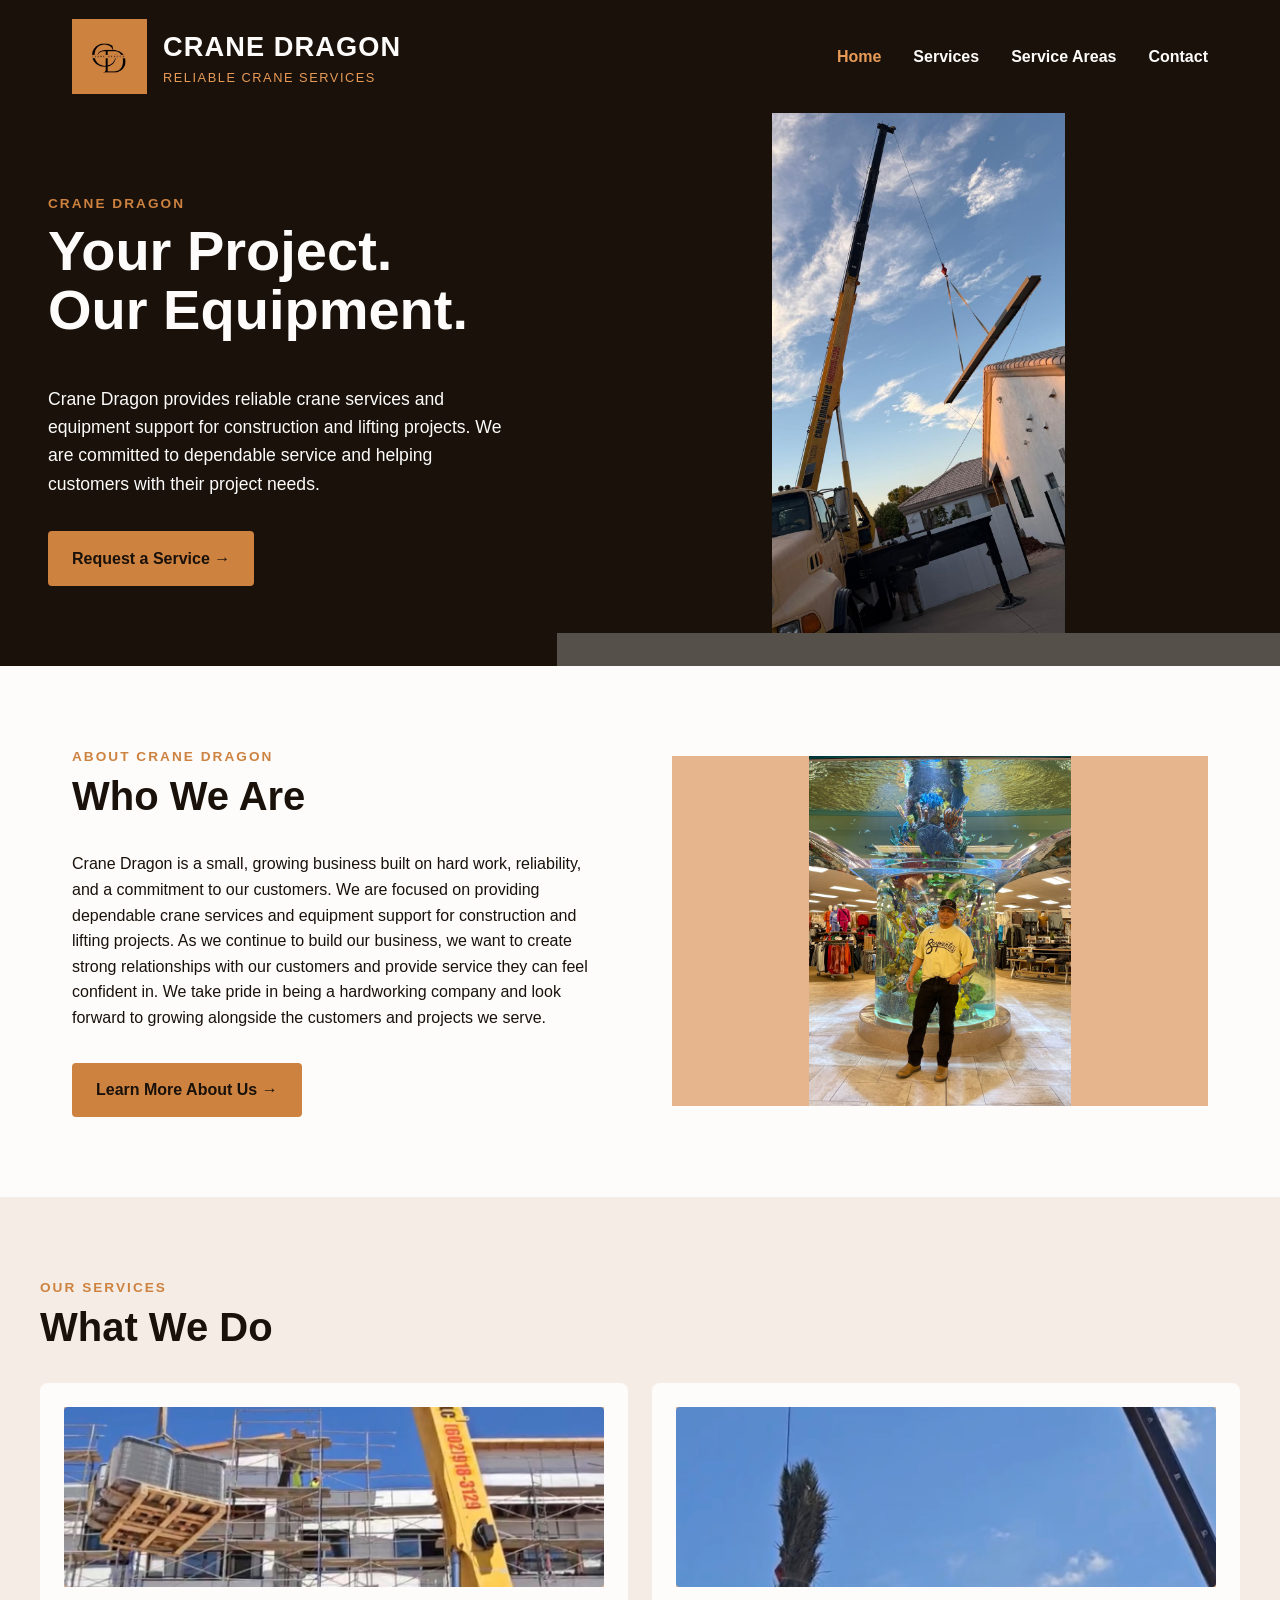
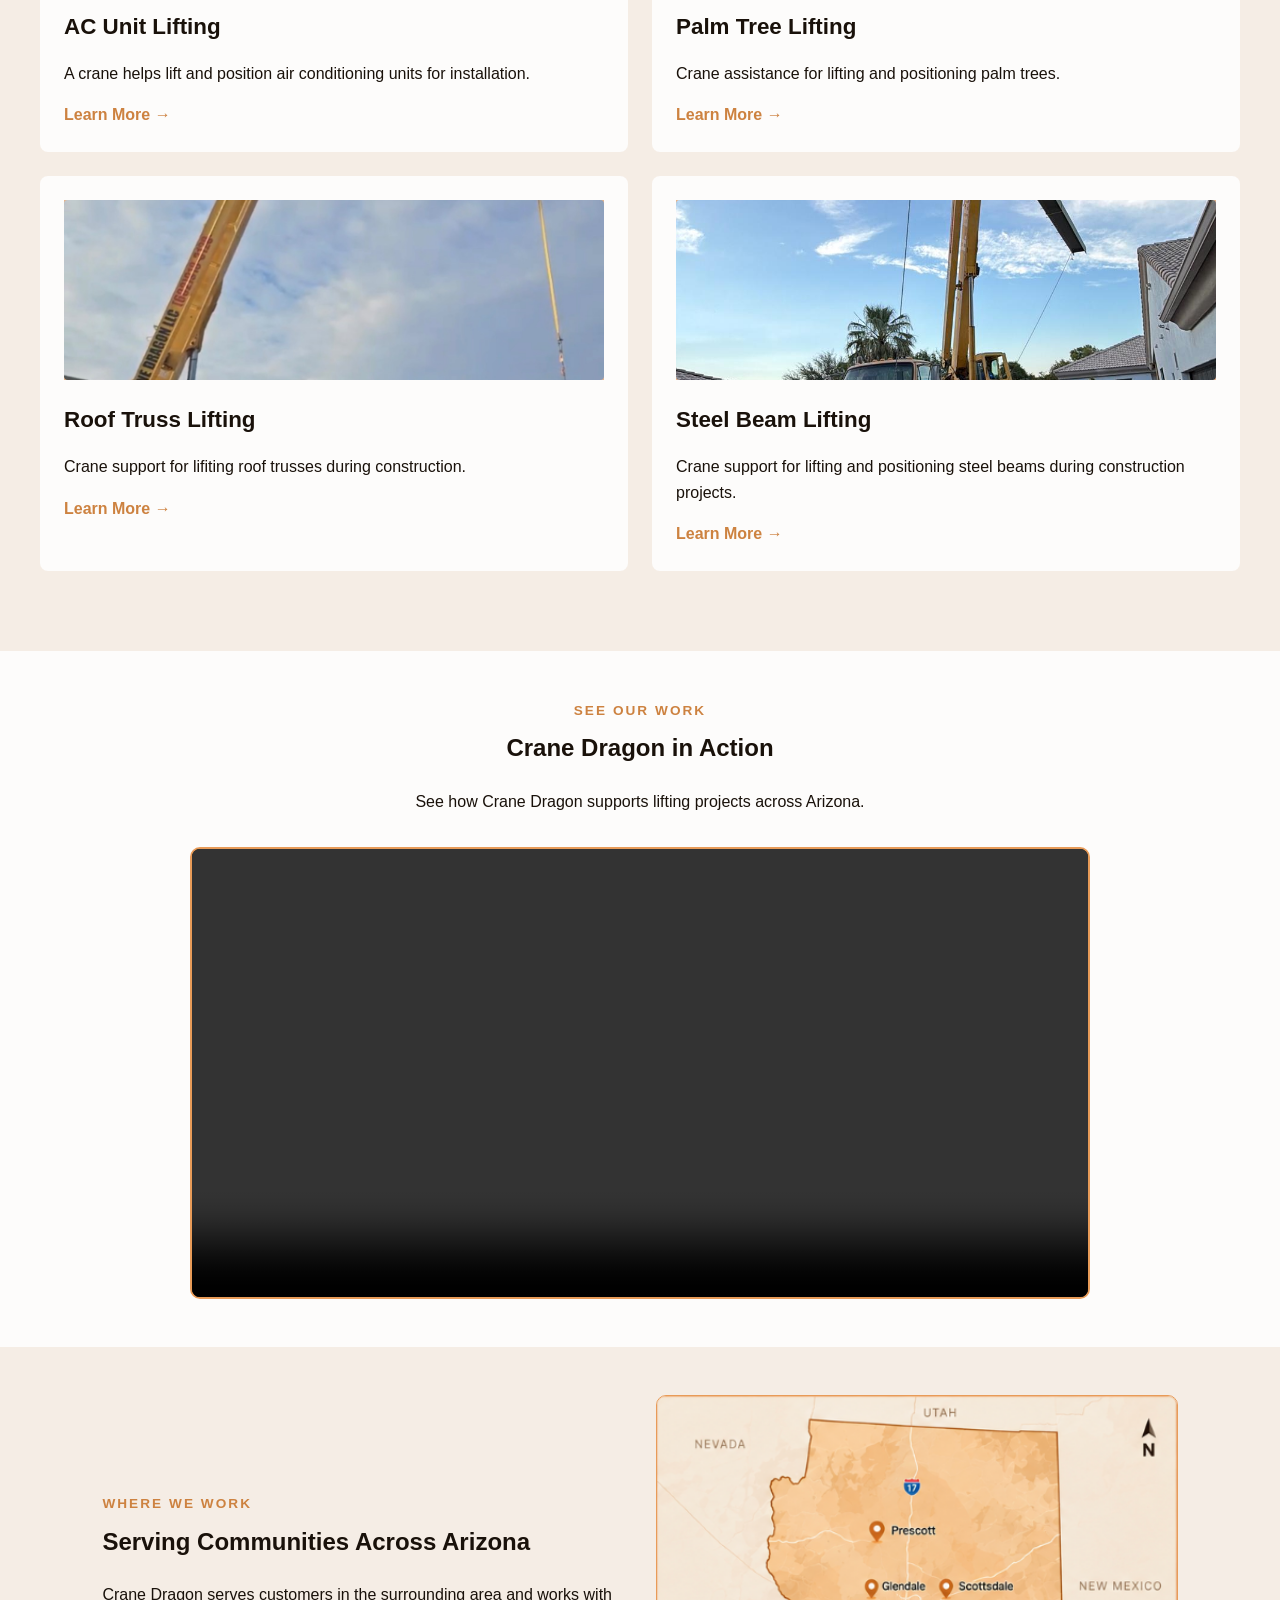
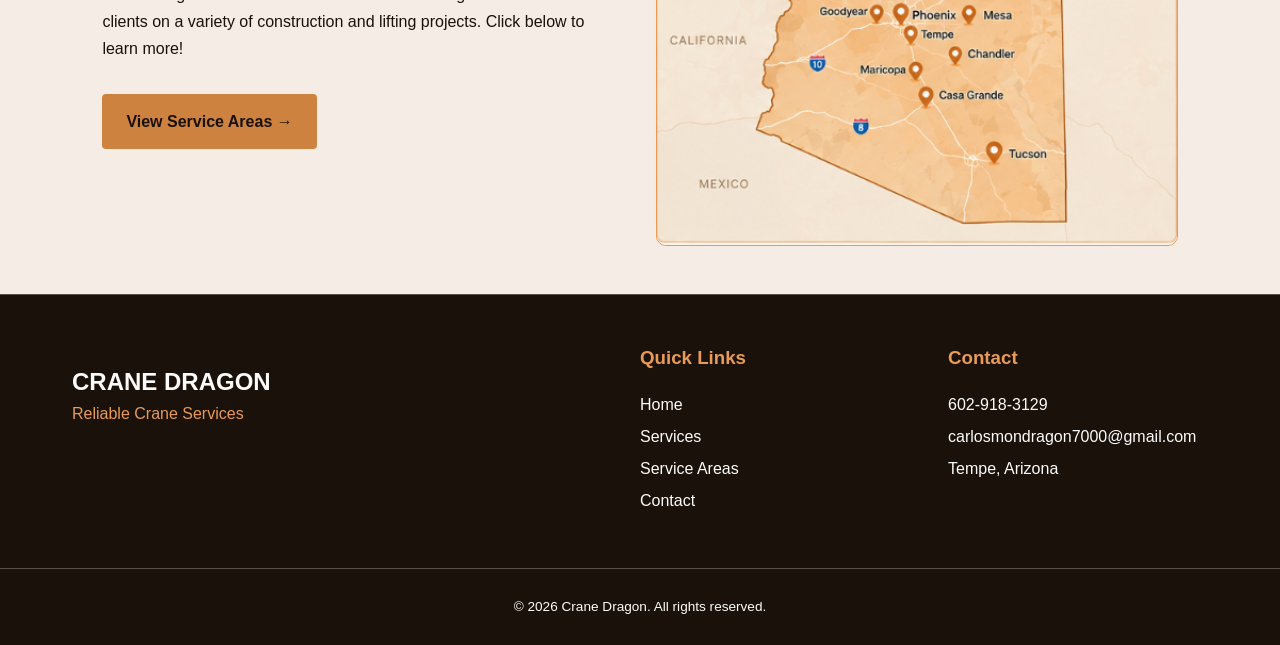
==== commit 04a4864d: "Fix video source type in index.html" ====
--- a/index.html
+++ b/index.html
@@ -340,7 +340,7 @@
 
             <div class="video-container">
                 <video controls preload="metadata">
-                    <source src="crane-video.mp4" type="mp4">
+                    <source src="crane-video.mp4" type="video/mp4">
                     Your browser does not support HTML video.
                 </video>
             </div>
